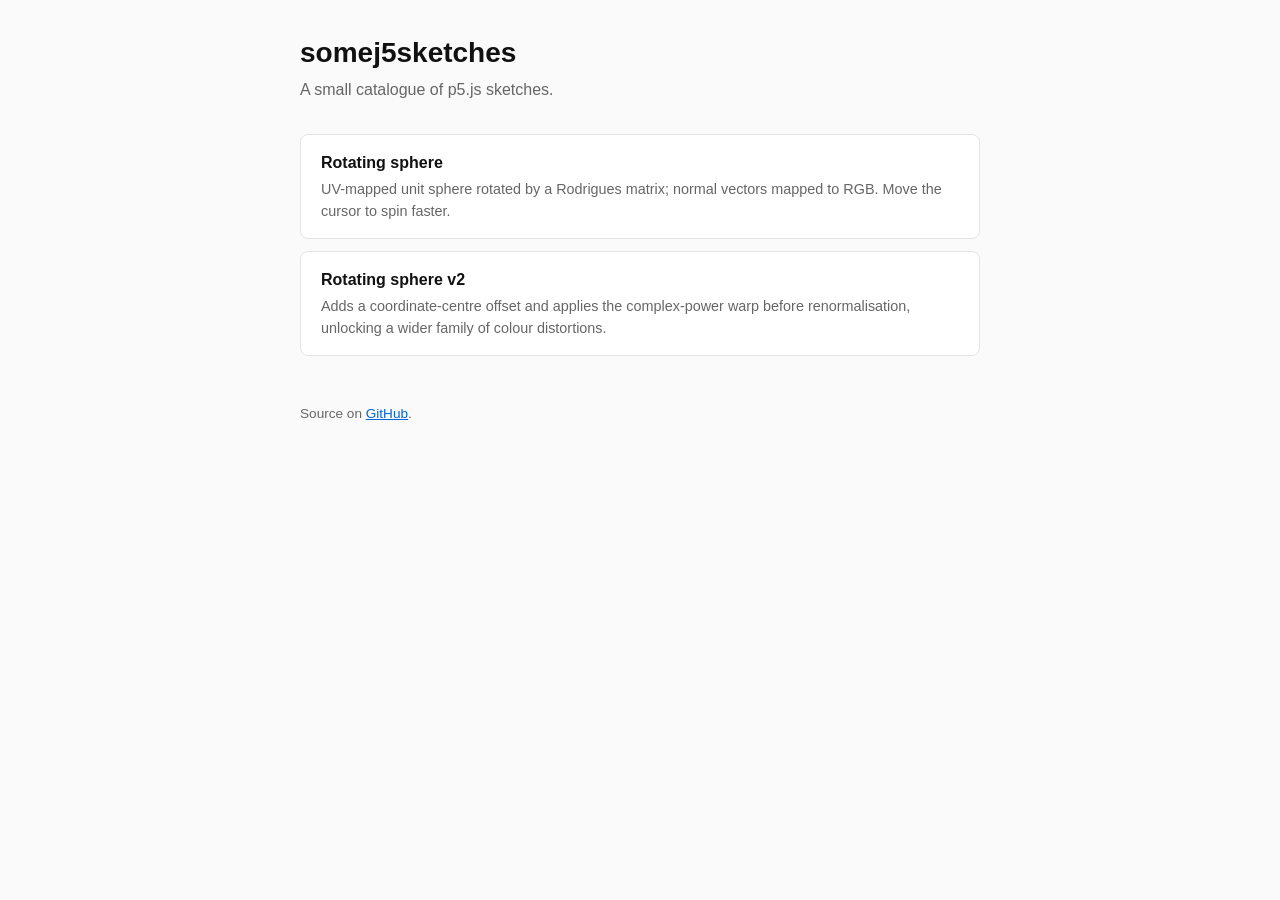
==== index.html @ 33e9d94b "Add rotating-sphere-v2, README, and root index link rotating-sphere-v2 introduces two pipeline chang" ====
<!DOCTYPE html>
<html lang="en">
  <head>
    <meta charset="utf-8" />
    <meta name="viewport" content="width=device-width, initial-scale=1" />
    <title>somej5sketches</title>
    <style>
      :root {
        color-scheme: light dark;
        --fg: #111;
        --muted: #666;
        --bg: #fafafa;
        --card: #fff;
        --border: #e5e5e5;
        --accent: #0366d6;
      }
      @media (prefers-color-scheme: dark) {
        :root {
          --fg: #eee;
          --muted: #999;
          --bg: #111;
          --card: #1a1a1a;
          --border: #2a2a2a;
          --accent: #58a6ff;
        }
      }
      * { box-sizing: border-box; }
      body {
        margin: 0;
        font-family: -apple-system, BlinkMacSystemFont, "Segoe UI", Helvetica, Arial, sans-serif;
        background: var(--bg);
        color: var(--fg);
        line-height: 1.5;
      }
      main {
        max-width: 720px;
        margin: 0 auto;
        padding: 2rem 1.25rem 4rem;
      }
      h1 { margin: 0 0 0.25rem; font-size: 1.75rem; }
      .subtitle { margin: 0 0 2rem; color: var(--muted); }
      ul { list-style: none; padding: 0; margin: 0; display: grid; gap: 0.75rem; }
      li a {
        display: block;
        padding: 1rem 1.25rem;
        background: var(--card);
        border: 1px solid var(--border);
        border-radius: 8px;
        color: inherit;
        text-decoration: none;
      }
      li a:hover { border-color: var(--accent); }
      .name { font-weight: 600; }
      .desc { color: var(--muted); font-size: 0.9rem; margin-top: 0.25rem; }
      footer {
        margin-top: 3rem;
        font-size: 0.85rem;
        color: var(--muted);
      }
      footer a { color: var(--accent); }
    </style>
  </head>
  <body>
    <main>
      <h1>somej5sketches</h1>
      <p class="subtitle">A small catalogue of p5.js sketches.</p>

      <ul>
        <li>
          <a href="rotating-sphere/">
            <div class="name">Rotating sphere</div>
            <div class="desc">UV-mapped unit sphere rotated by a Rodrigues matrix; normal vectors mapped to RGB. Move the cursor to spin faster.</div>
          </a>
        </li>
        <li>
          <a href="rotating-sphere-v2/">
            <div class="name">Rotating sphere v2</div>
            <div class="desc">Adds a coordinate-centre offset and applies the complex-power warp before renormalisation, unlocking a wider family of colour distortions.</div>
          </a>
        </li>
      </ul>

      <footer>
        Source on <a href="https://github.com/blubalubbin/somej5sketches">GitHub</a>.
      </footer>
    </main>
  </body>
</html>
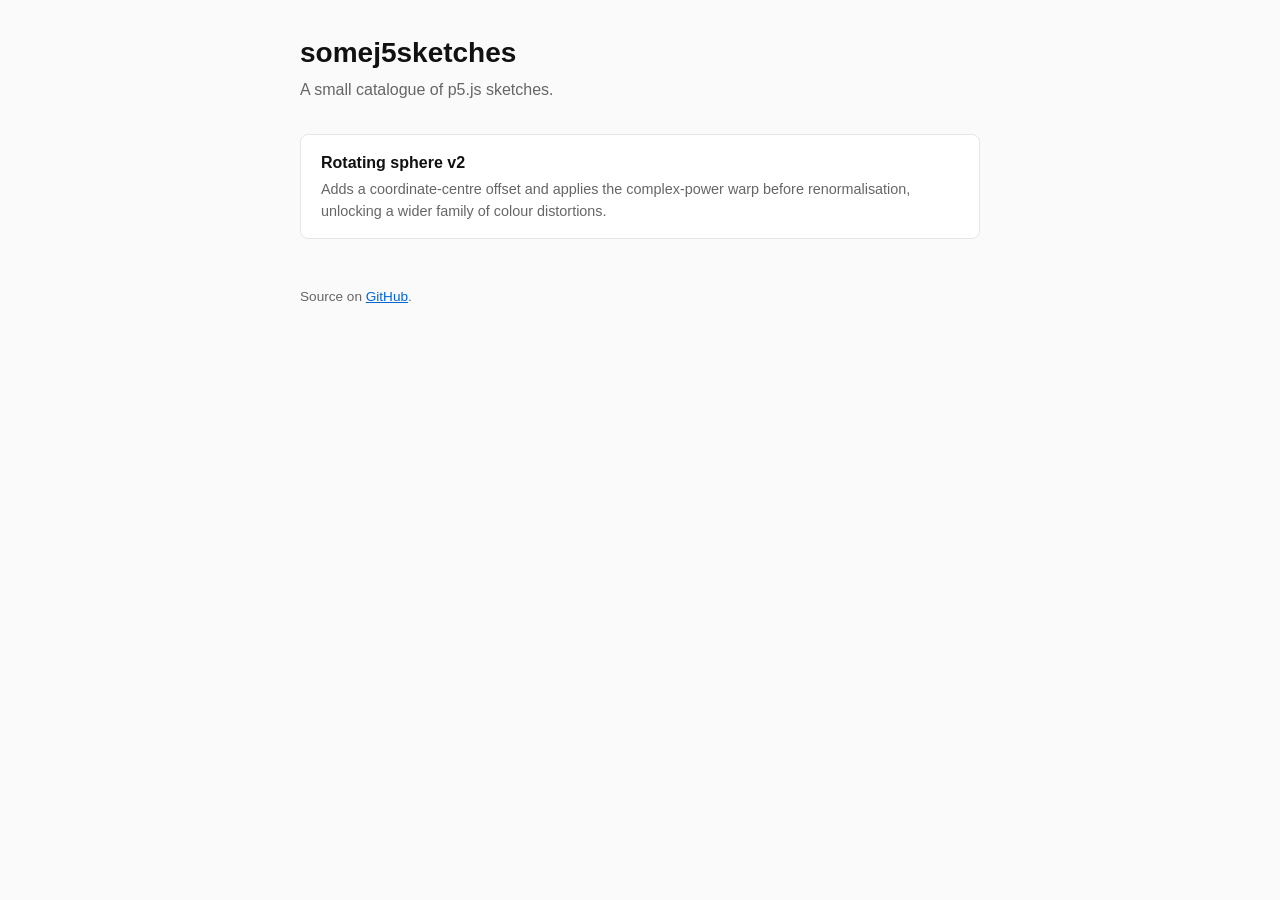
==== commit f1ab0622: "Remove first rotating-sphere sketch, keep v2 https://claude.ai/code/session_01KH9C8NunxfSiSyympeYuk7" ====
--- a/index.html
+++ b/index.html
@@ -67,12 +67,6 @@
 
       <ul>
         <li>
-          <a href="rotating-sphere/">
-            <div class="name">Rotating sphere</div>
-            <div class="desc">UV-mapped unit sphere rotated by a Rodrigues matrix; normal vectors mapped to RGB. Move the cursor to spin faster.</div>
-          </a>
-        </li>
-        <li>
           <a href="rotating-sphere-v2/">
             <div class="name">Rotating sphere v2</div>
             <div class="desc">Adds a coordinate-centre offset and applies the complex-power warp before renormalisation, unlocking a wider family of colour distortions.</div>
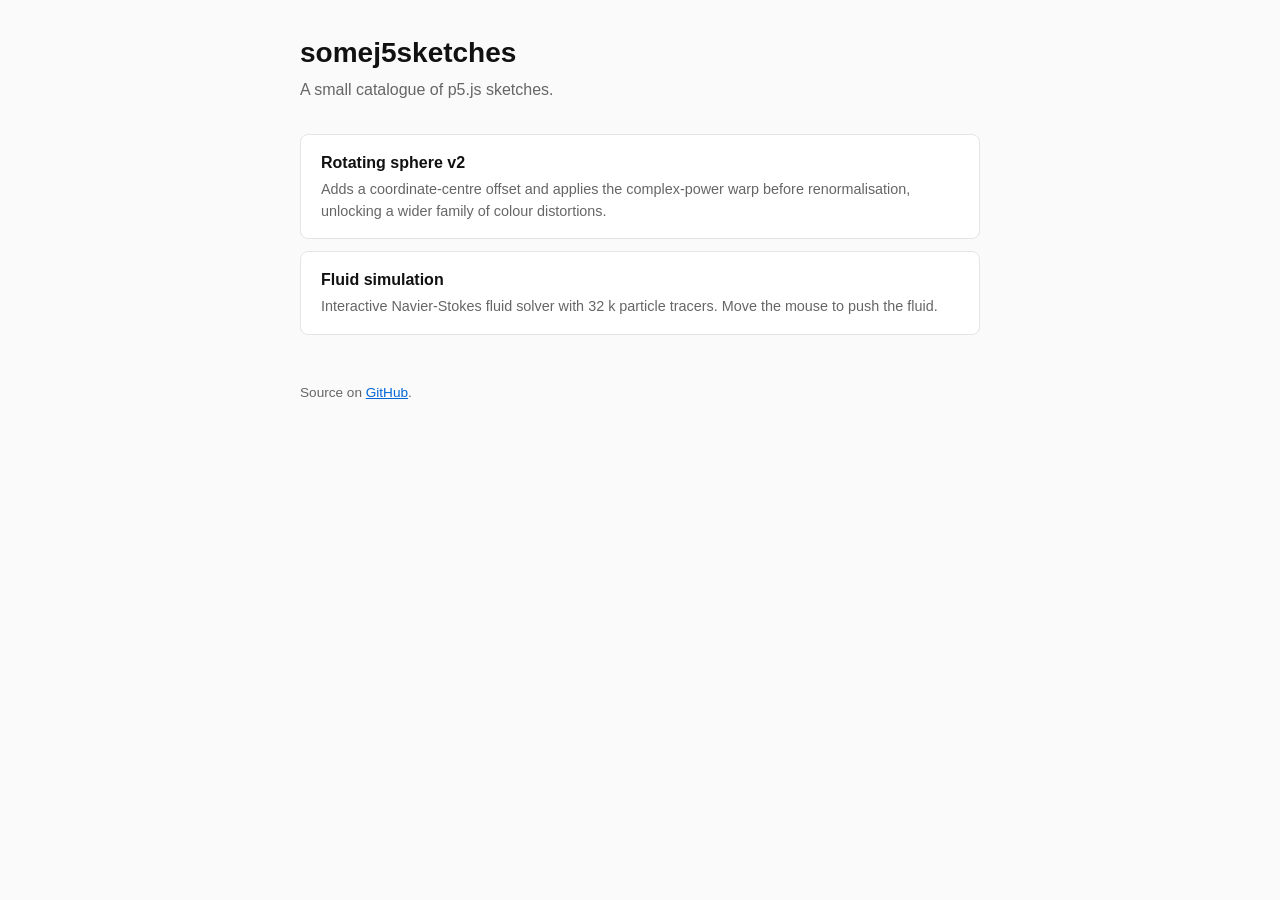
==== commit f754ac19: "Add Navier-Stokes fluid simulation sketch - fluid-simulation/sketch.js: ports the Processing NavierS" ====
--- a/index.html
+++ b/index.html
@@ -72,6 +72,12 @@
             <div class="desc">Adds a coordinate-centre offset and applies the complex-power warp before renormalisation, unlocking a wider family of colour distortions.</div>
           </a>
         </li>
+        <li>
+          <a href="fluid-simulation/">
+            <div class="name">Fluid simulation</div>
+            <div class="desc">Interactive Navier-Stokes fluid solver with 32 k particle tracers. Move the mouse to push the fluid.</div>
+          </a>
+        </li>
       </ul>
 
       <footer>
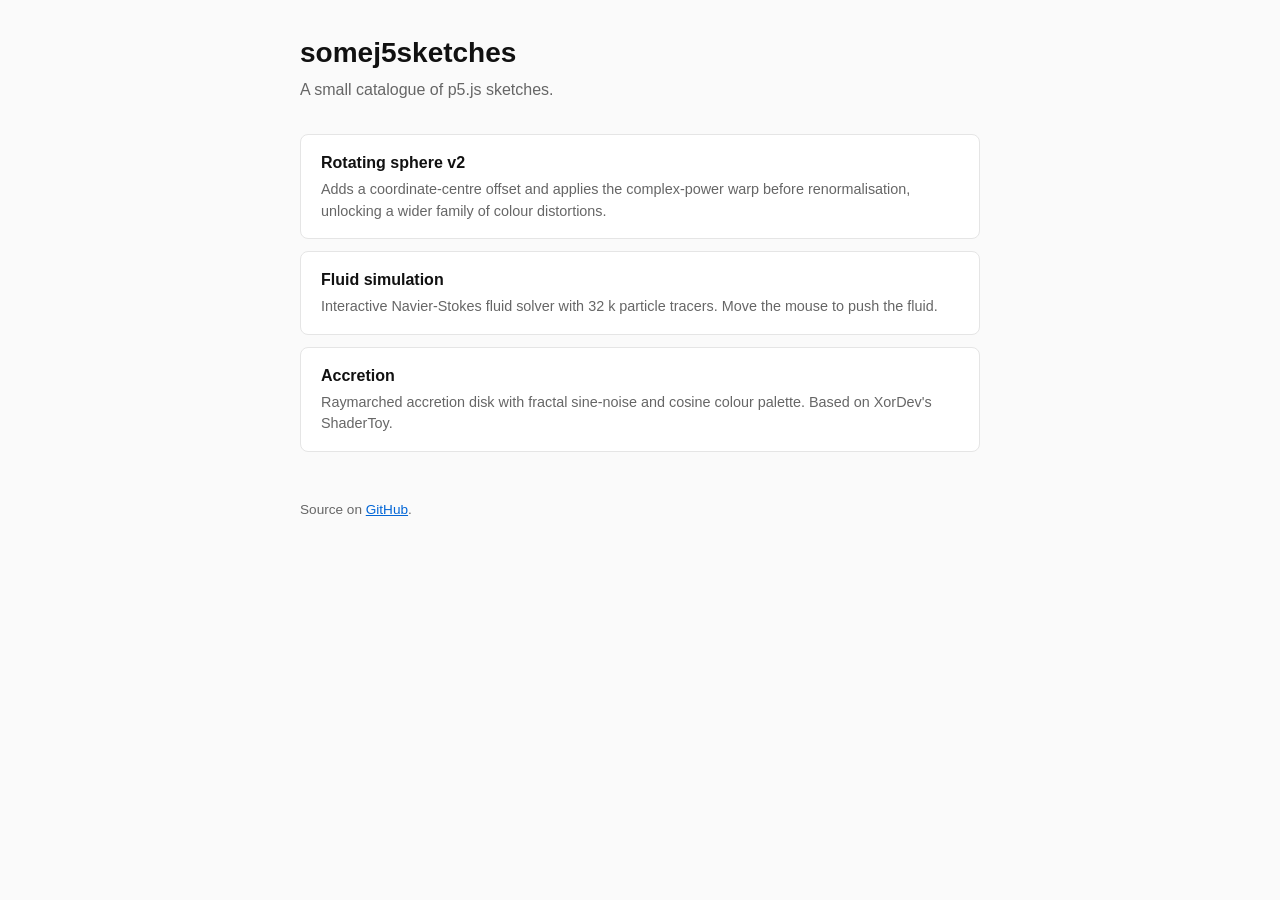
==== commit 02b14207: "Add Accretion GLSL shader sketch Raymarched accretion disk based on XorDev's ShaderToy 'Accretion' (" ====
--- a/index.html
+++ b/index.html
@@ -78,6 +78,12 @@
             <div class="desc">Interactive Navier-Stokes fluid solver with 32 k particle tracers. Move the mouse to push the fluid.</div>
           </a>
         </li>
+        <li>
+          <a href="accretion/">
+            <div class="name">Accretion</div>
+            <div class="desc">Raymarched accretion disk with fractal sine-noise and cosine colour palette. Based on XorDev's ShaderToy.</div>
+          </a>
+        </li>
       </ul>
 
       <footer>
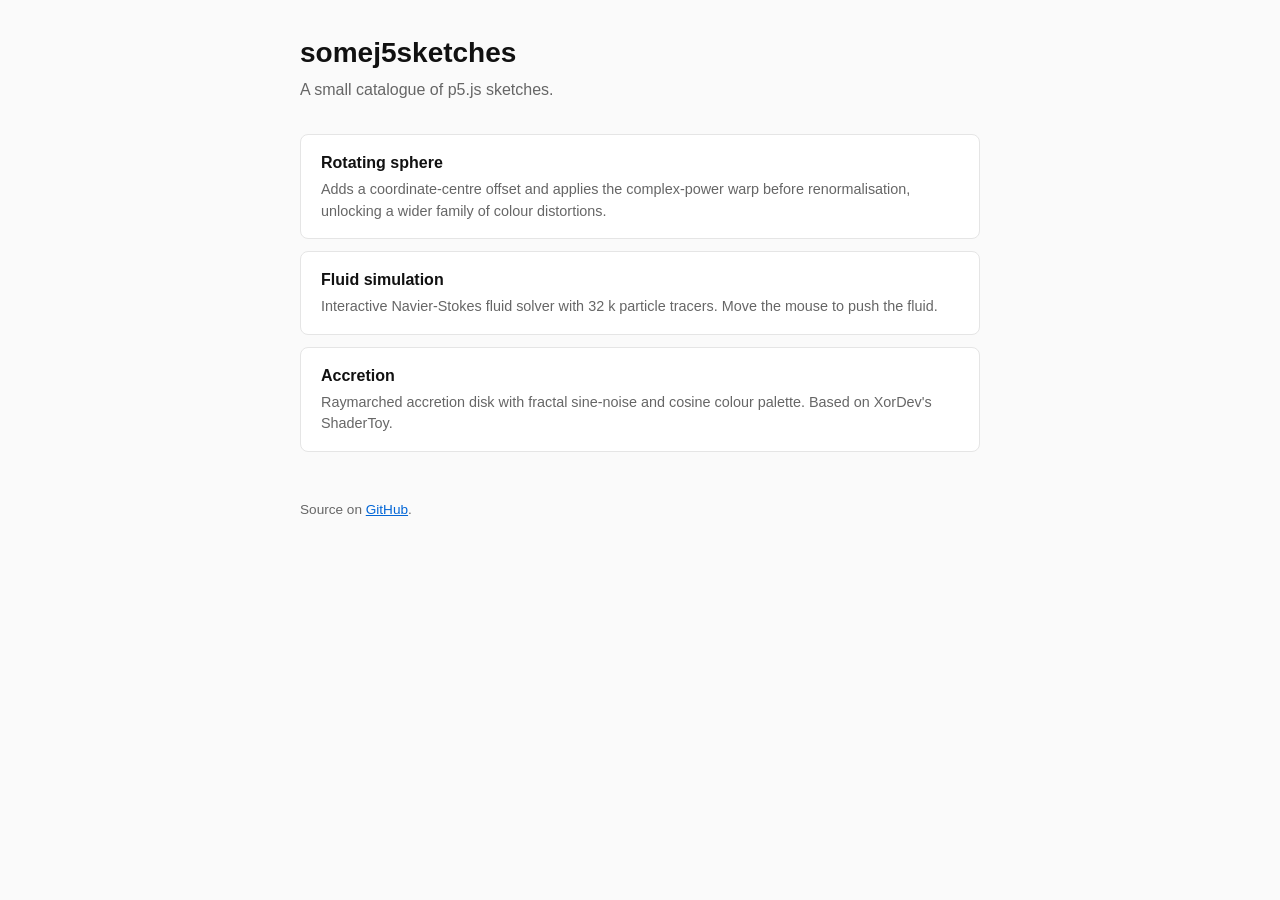
==== commit f4570b88: "Drop "v2" from the rotating sphere sketch's visible labels Renames the user-facing "Rotating Sphere " ====
--- a/index.html
+++ b/index.html
@@ -68,7 +68,7 @@
       <ul>
         <li>
           <a href="rotating-sphere-v2/">
-            <div class="name">Rotating sphere v2</div>
+            <div class="name">Rotating sphere</div>
             <div class="desc">Adds a coordinate-centre offset and applies the complex-power warp before renormalisation, unlocking a wider family of colour distortions.</div>
           </a>
         </li>
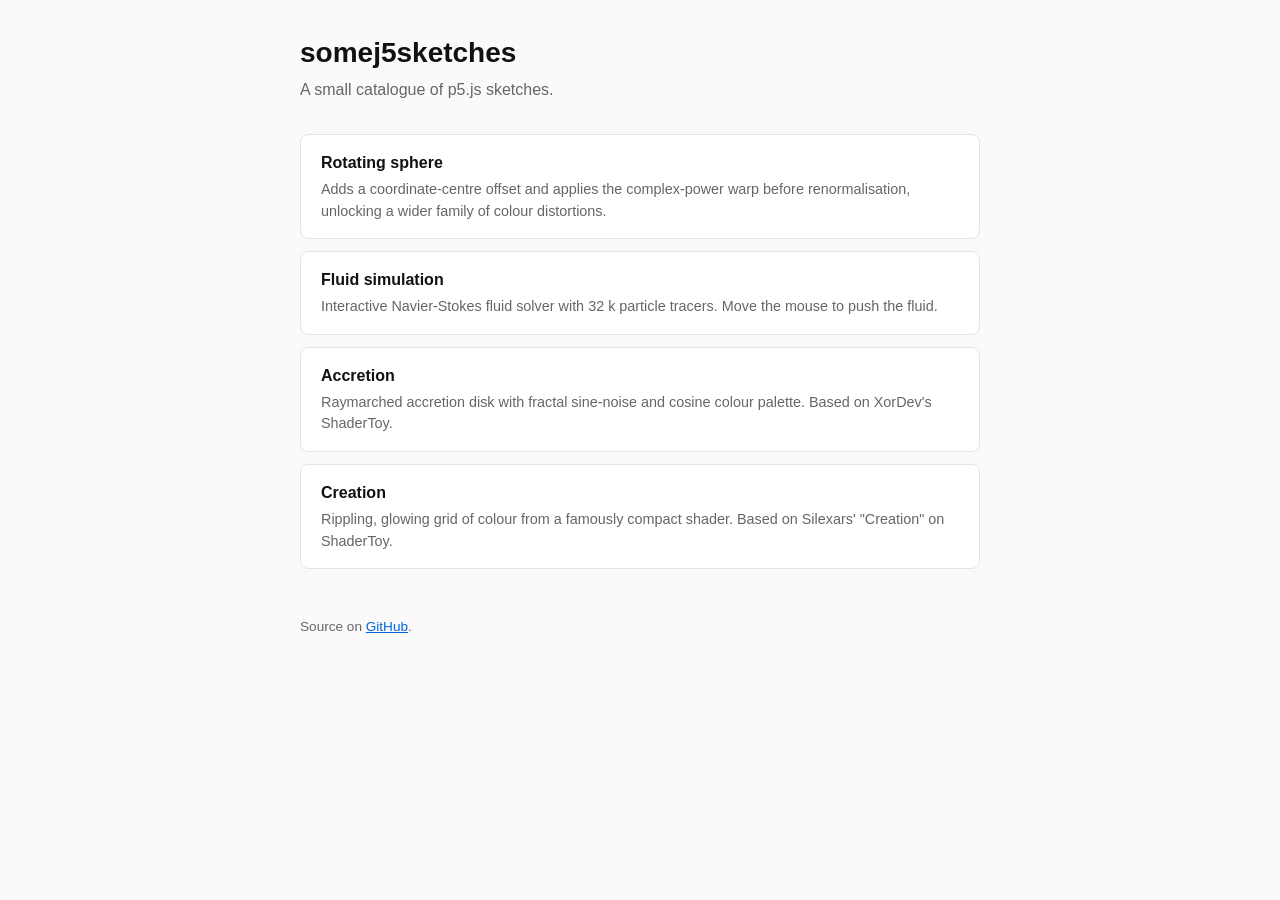
==== commit e78d0818: "Add Creation sketch (Silexars ShaderToy port) A new shader sketch ported to the shared UI runtime: t" ====
--- a/index.html
+++ b/index.html
@@ -84,6 +84,12 @@
             <div class="desc">Raymarched accretion disk with fractal sine-noise and cosine colour palette. Based on XorDev's ShaderToy.</div>
           </a>
         </li>
+        <li>
+          <a href="creation/">
+            <div class="name">Creation</div>
+            <div class="desc">Rippling, glowing grid of colour from a famously compact shader. Based on Silexars' "Creation" on ShaderToy.</div>
+          </a>
+        </li>
       </ul>
 
       <footer>
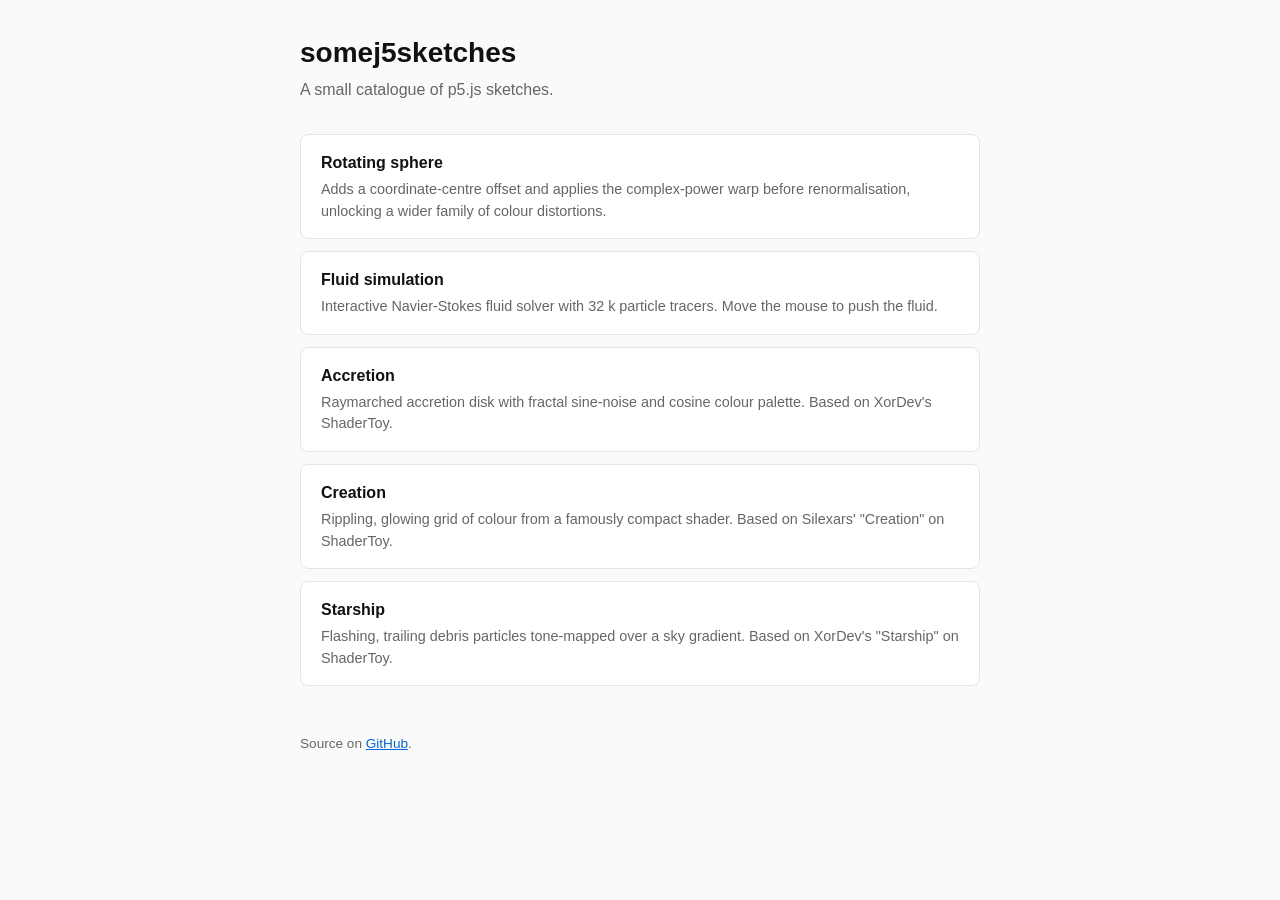
==== commit ef36bf34: "Add Starship shader sketch Port @XorDev's "Starship" ShaderToy (l3cfW4) as a p5.js fragment-shader s" ====
--- a/index.html
+++ b/index.html
@@ -90,6 +90,12 @@
             <div class="desc">Rippling, glowing grid of colour from a famously compact shader. Based on Silexars' "Creation" on ShaderToy.</div>
           </a>
         </li>
+        <li>
+          <a href="starship/">
+            <div class="name">Starship</div>
+            <div class="desc">Flashing, trailing debris particles tone-mapped over a sky gradient. Based on XorDev's "Starship" on ShaderToy.</div>
+          </a>
+        </li>
       </ul>
 
       <footer>
